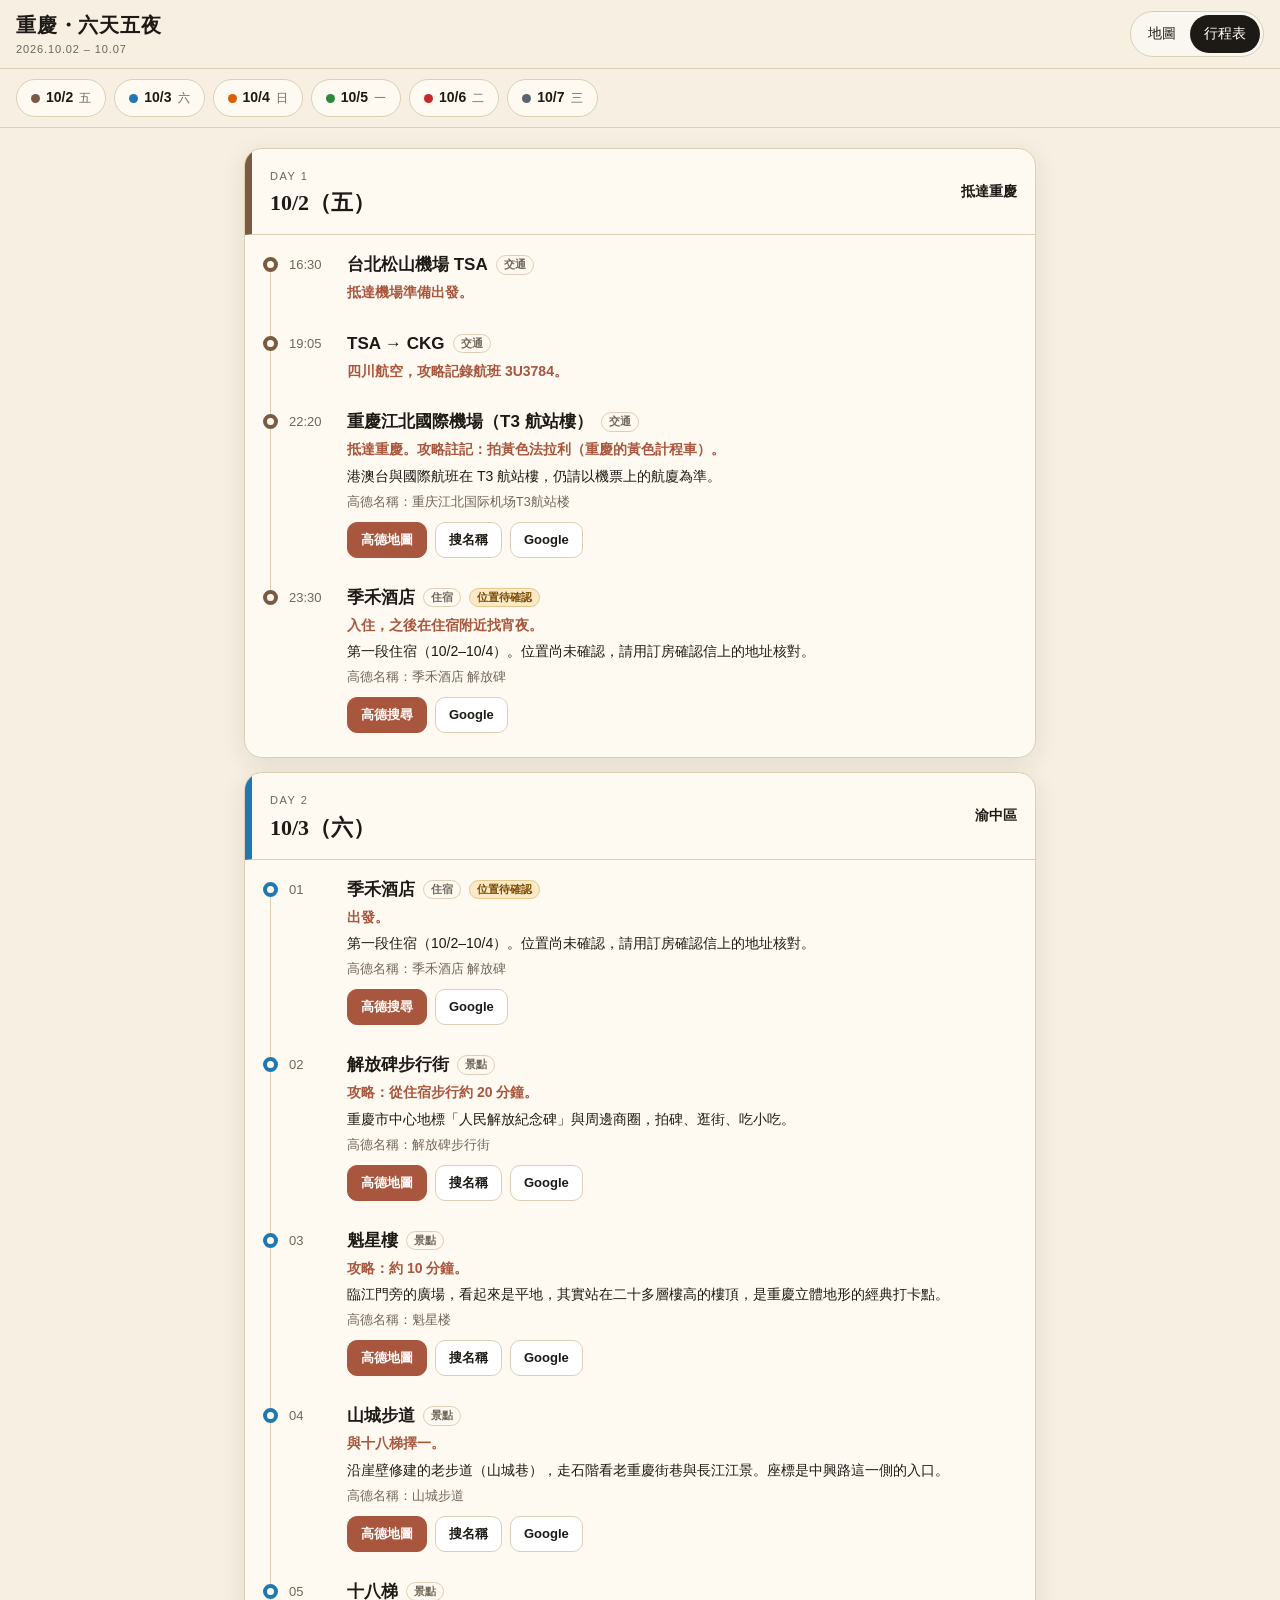
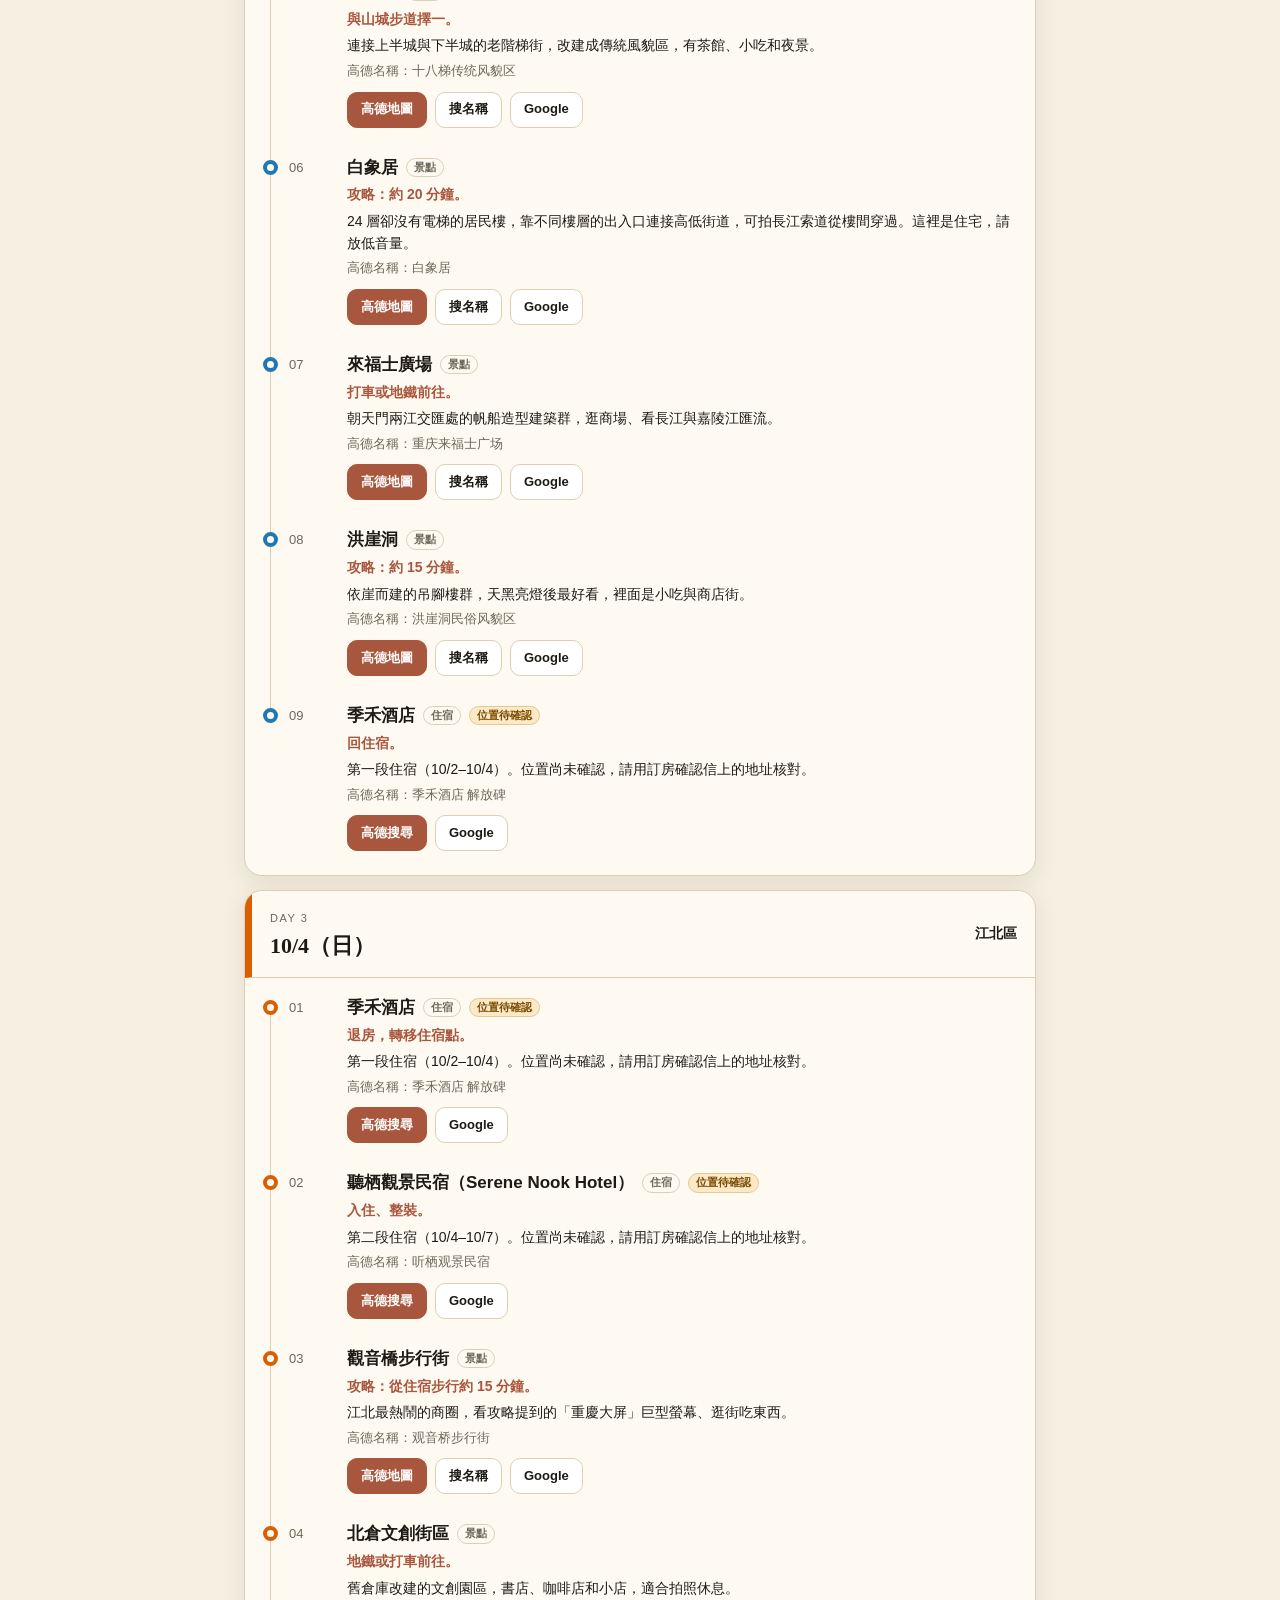
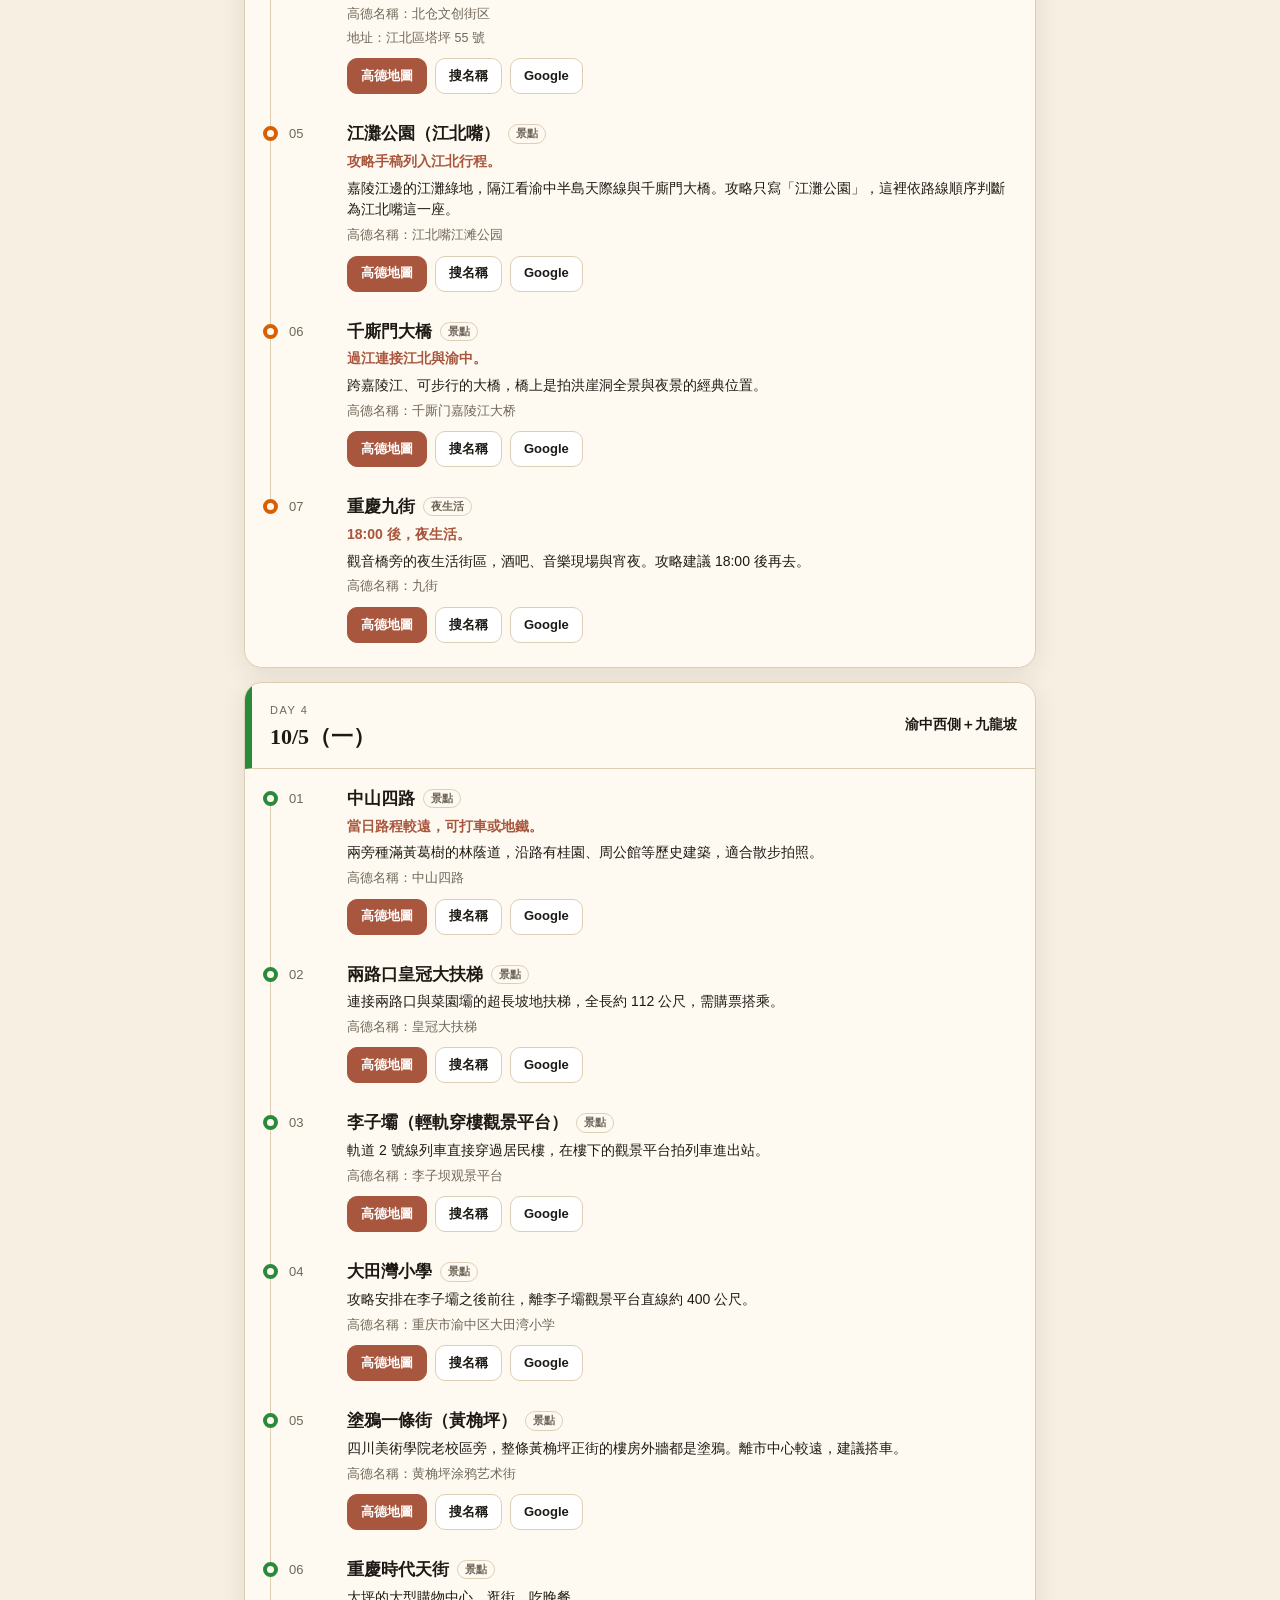
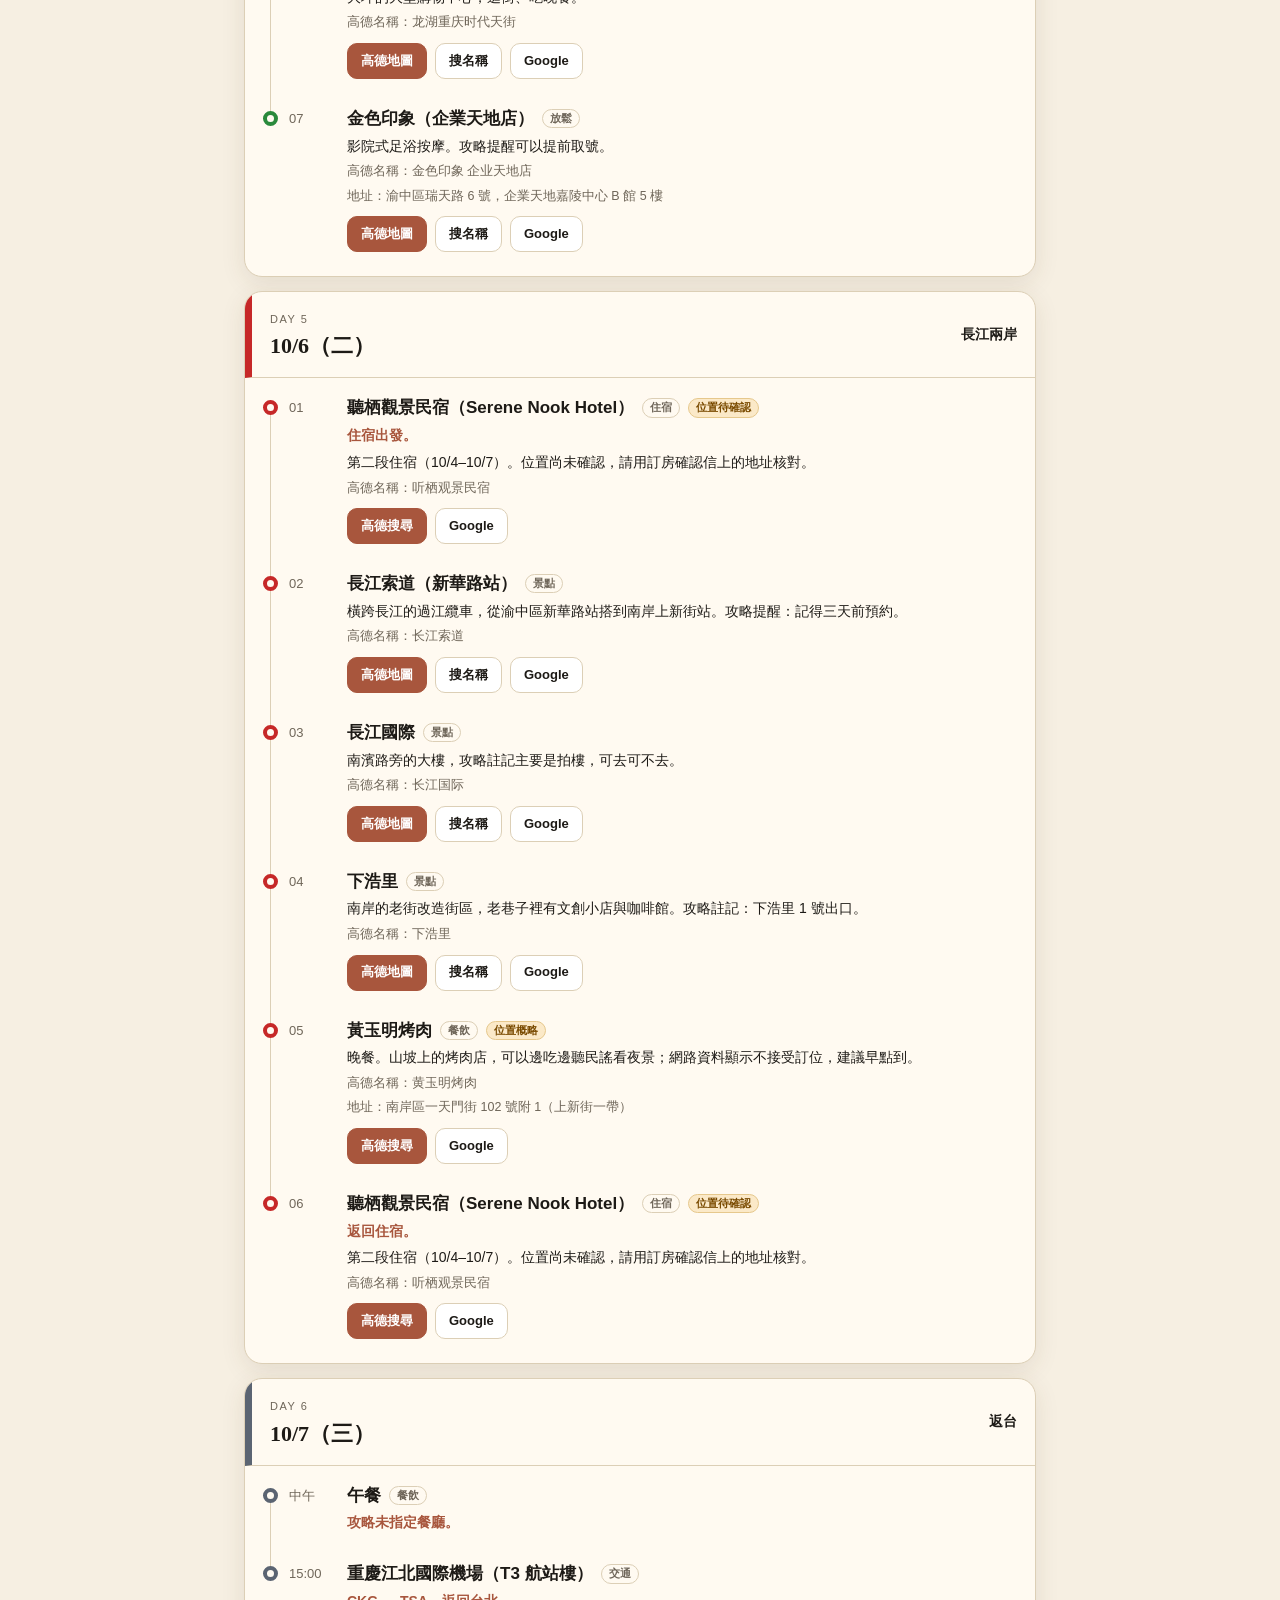
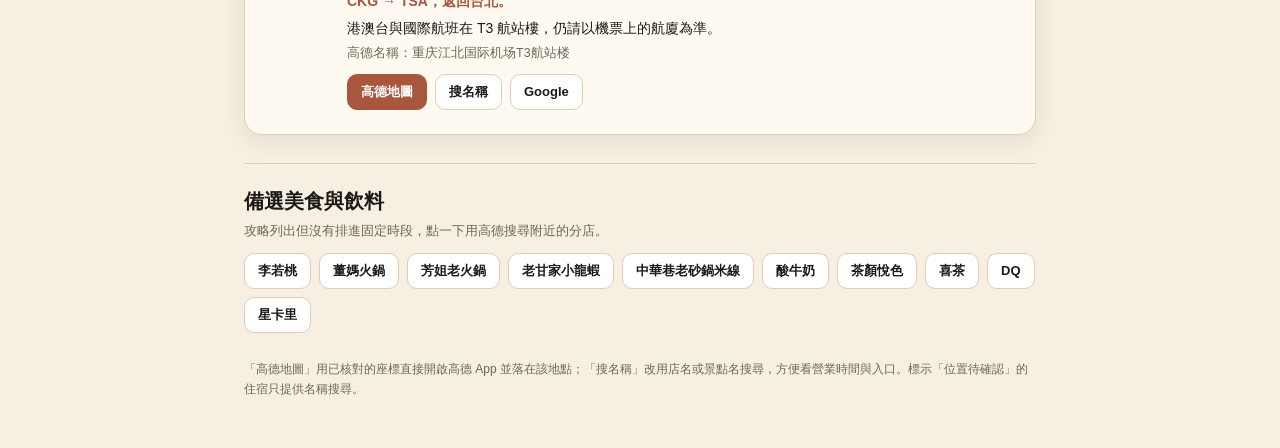
==== itinerary.html @ cc1d5c1a "Chongqing trip site: map page, itinerary page, verified GCJ-02 coordinates Co-Authored-By: Claude Fa" ====
<!doctype html>
<html lang="zh-Hant">
<head>
  <meta charset="utf-8">
  <meta name="viewport" content="width=device-width,initial-scale=1,viewport-fit=cover">
  <meta name="theme-color" content="#f6efe2">
  <meta name="robots" content="noindex,nofollow">
  <meta name="apple-mobile-web-app-capable" content="yes">
  <meta name="apple-mobile-web-app-title" content="重慶行程">
  <title>重慶・六天五夜｜行程表</title>
  <link rel="icon" href="data:image/svg+xml,%3Csvg xmlns='http://www.w3.org/2000/svg' viewBox='0 0 64 64'%3E%3Crect width='64' height='64' rx='14' fill='%23a8563d'/%3E%3Ctext x='32' y='45' font-size='36' text-anchor='middle' fill='%23fff' font-family='serif'%3E渝%3C/text%3E%3C/svg%3E">
  <link rel="stylesheet" href="styles.css">
</head>
<body class="schedule-page">
  <div class="sticky-head" id="stickyHead">
    <header class="topbar">
      <div class="brand">
        <h1>重慶・六天五夜</h1>
        <span>2026.10.02 – 10.07</span>
      </div>
      <nav aria-label="頁面">
        <a href="index.html">地圖</a>
        <a class="active" href="itinerary.html" aria-current="page">行程表</a>
      </nav>
    </header>
    <div class="chips" id="dayJump" role="navigation" aria-label="跳到日期"></div>
  </div>

  <main class="schedule-wrap">
    <div id="schedule"></div>

    <section class="extras">
      <h2>備選美食與飲料</h2>
      <p>攻略列出但沒有排進固定時段，點一下用高德搜尋附近的分店。</p>
      <div id="extras" class="extra-list"></div>
    </section>

    <p class="footnote">「高德地圖」用已核對的座標直接開啟高德 App 並落在該地點；「搜名稱」改用店名或景點名搜尋，方便看營業時間與入口。標示「位置待確認」的住宿只提供名稱搜尋。</p>
  </main>

  <script src="data.js"></script>
  <script src="common.js"></script>
  <script src="schedule.js"></script>
</body>
</html>
---- styles.css ----
:root {
  color-scheme: light;
  --paper: #f6efe2;
  --card: #fffaf1;
  --ink: #1d1a16;
  --muted: #6f6659;
  --line: #dccfb6;
  --rust: #a8563d;
  --warn-bg: #fbe9c8;
  --warn-ink: #7a4b00;
  --shadow: 0 6px 24px rgba(75, 55, 30, .10);
  --serif: "Noto Serif TC", "Songti TC", "PMingLiU", Georgia, serif;
  --sans: -apple-system, BlinkMacSystemFont, "PingFang TC", "Noto Sans TC", "Microsoft JhengHei", sans-serif;
  --safe-l: env(safe-area-inset-left, 0px);
  --safe-r: env(safe-area-inset-right, 0px);
  --safe-b: env(safe-area-inset-bottom, 0px);
}

* { box-sizing: border-box; }
html { -webkit-text-size-adjust: 100%; scroll-behavior: smooth; scroll-padding-top: var(--head-h, 124px); }
body {
  margin: 0;
  background: var(--paper);
  color: var(--ink);
  font-family: var(--sans);
  font-size: 15px;
  line-height: 1.55;
}
a { color: inherit; }
h1, h2, h3, p { margin: 0; }
ol, ul { margin: 0; padding: 0; list-style: none; }

/* ---------- 頁首 ---------- */
.topbar {
  display: flex;
  align-items: center;
  justify-content: space-between;
  gap: 12px;
  padding: 10px calc(16px + var(--safe-r)) 10px calc(16px + var(--safe-l));
  padding-top: calc(10px + env(safe-area-inset-top, 0px));
  background: var(--paper);
  border-bottom: 1px solid var(--line);
}
.brand { min-width: 0; }
.brand h1 { font-family: var(--serif); font-size: 20px; letter-spacing: .04em; white-space: nowrap; }
.brand span { display: block; font-size: 11px; color: var(--muted); letter-spacing: .08em; }
.topbar nav {
  display: flex;
  flex: none;
  padding: 3px;
  border: 1px solid var(--line);
  border-radius: 999px;
  background: rgba(255, 255, 255, .5);
}
.topbar nav a {
  padding: 8px 14px;
  border-radius: 999px;
  font-size: 14px;
  text-decoration: none;
  white-space: nowrap;
}
.topbar nav a.active { background: var(--ink); color: #fff; }

/* ---------- 日期切換 ---------- */
.chips {
  display: flex;
  gap: 8px;
  padding: 10px calc(16px + var(--safe-r)) 10px calc(16px + var(--safe-l));
  overflow-x: auto;
  scrollbar-width: none;
  background: var(--paper);
  border-bottom: 1px solid var(--line);
}
.chips::-webkit-scrollbar { display: none; }
.chips button, .chips a {
  flex: none;
  display: inline-flex;
  align-items: center;
  gap: 6px;
  min-height: 38px;
  padding: 0 14px;
  border: 1px solid var(--line);
  border-radius: 999px;
  background: var(--card);
  color: var(--ink);
  font: inherit;
  font-weight: 700;
  font-size: 14px;
  text-decoration: none;
  cursor: pointer;
}
.chips small { font-weight: 400; color: var(--muted); font-size: 12px; }
.chips i { width: 9px; height: 9px; border-radius: 50%; background: var(--c); }
.chips .selected { background: var(--ink); border-color: var(--ink); color: #fff; }
.chips .selected small { color: #d8d2c6; }

/* ---------- 共用小元件 ---------- */
.pin {
  display: grid;
  place-items: center;
  width: 28px;
  height: 28px;
  border-radius: 50%;
  background: var(--c, var(--muted));
  color: #fff;
  font-size: 13px;
  font-weight: 800;
  line-height: 1;
  border: 2px solid #fff;
  box-shadow: 0 1px 4px rgba(0, 0, 0, .35);
}
.pin-off { background: transparent; color: var(--muted); border: 1.5px dashed #b9ab90; box-shadow: none; }
.actions { display: flex; flex-wrap: wrap; gap: 8px; margin-top: 10px; }
.btn {
  display: inline-flex;
  align-items: center;
  min-height: 36px;
  padding: 0 13px;
  border: 1px solid var(--line);
  border-radius: 10px;
  background: #fff;
  color: var(--ink);
  font-size: 13px;
  font-weight: 600;
  text-decoration: none;
  white-space: nowrap;
}
.btn-amap { background: var(--rust); border-color: var(--rust); color: #fff; }
.tag {
  display: inline-block;
  margin-left: 8px;
  padding: 1px 7px;
  border: 1px solid var(--line);
  border-radius: 999px;
  color: var(--muted);
  font-family: var(--sans);
  font-size: 11px;
  font-weight: 600;
  vertical-align: 2px;
  white-space: nowrap;
}
.tag-warn { background: var(--warn-bg); border-color: #e6c88c; color: var(--warn-ink); }
.footnote { color: var(--muted); font-size: 12px; line-height: 1.7; }

/* ---------- 地圖頁 ---------- */
body.map-page {
  display: flex;
  flex-direction: column;
  height: 100vh;
  height: 100dvh;
  overflow: hidden;
}
.map-main { flex: 1; min-height: 0; display: flex; flex-direction: column; }
.map-shell { position: relative; flex: 0 0 46%; min-height: 220px; background: #e7dfcf; }
#map { position: absolute; inset: 0; z-index: 0; }
.map-status {
  position: absolute;
  inset: 0;
  z-index: 2;
  display: grid;
  place-items: center;
  padding: 24px;
  text-align: center;
  color: var(--muted);
  background: #ece4d3;
}
.map-status[hidden] { display: none; }
.basemap {
  position: absolute;
  left: calc(8px + var(--safe-l));
  bottom: 8px;
  z-index: 1000;
  padding: 3px 8px;
  border-radius: 6px;
  background: rgba(255, 250, 241, .92);
  color: var(--muted);
  font-size: 11px;
  pointer-events: none;
}
.basemap:empty { display: none; }
.pin-wrap { background: none; border: 0; }
.pin-wrap .pin { width: 30px; height: 30px; }

.panel {
  flex: 1;
  min-height: 0;
  overflow-y: auto;
  -webkit-overflow-scrolling: touch;
  overscroll-behavior: contain;
  padding: 0 calc(16px + var(--safe-r)) calc(20px + var(--safe-b)) calc(16px + var(--safe-l));
  background: var(--card);
  border-top: 1px solid var(--line);
}
.panel-head {
  position: sticky;
  top: 0;
  z-index: 1;
  display: flex;
  align-items: center;
  justify-content: space-between;
  gap: 12px;
  padding: 12px 0 10px;
  background: var(--card);
  border-bottom: 1px solid var(--line);
}
.panel-head h2 { font-family: var(--serif); font-size: 17px; }
.panel-head span { font-size: 12px; color: var(--muted); }
.toggle { flex: none; display: inline-flex; align-items: center; gap: 6px; min-height: 36px; font-size: 13px; cursor: pointer; }
.toggle input { width: 18px; height: 18px; accent-color: var(--rust); }
.list-day {
  display: flex;
  align-items: baseline;
  gap: 8px;
  margin-top: 18px;
  padding-left: 10px;
  border-left: 4px solid var(--c);
  font-size: 15px;
}
.list-day span { font-size: 12px; font-weight: 400; color: var(--muted); }
.stop { display: flex; gap: 12px; padding: 13px 0; border-bottom: 1px dashed var(--line); }
.stop.is-mappable { cursor: pointer; }
.stop .pin { flex: none; margin-top: 1px; }
.stop-body { flex: 1; min-width: 0; }
.stop-head { display: flex; align-items: baseline; justify-content: space-between; gap: 10px; }
.stop-head b { font-size: 15px; }
.stop .time { flex: none; font-size: 12px; color: var(--muted); font-variant-numeric: tabular-nums; }
.stop p { margin-top: 3px; color: var(--muted); font-size: 13px; }
.stop .tag { margin: 4px 0 0; }
.panel .footnote { padding-top: 14px; }

/* 地圖資訊窗（Leaflet 與 Google 共用內容） */
.pop { font-family: var(--sans); color: var(--ink); min-width: 200px; }
.pop b { display: block; font-size: 15px; margin-top: 2px; }
.pop p { margin: 5px 0 0; color: var(--muted); font-size: 13px; line-height: 1.5; }
.pop .warn { color: var(--warn-ink); }
.pop-day { font-size: 11px; font-weight: 700; color: var(--c); }
.leaflet-popup-content { margin: 12px 14px; }
.leaflet-container { font-family: var(--sans); }
.leaflet-container a.btn { color: var(--ink); }
.leaflet-container a.btn-amap { color: #fff; }

/* 平板橫向、桌機、手機橫向：左右並排 */
@media (min-width: 900px), (orientation: landscape) and (min-width: 640px) {
  .map-main { flex-direction: row; }
  .map-shell { flex: 1; min-width: 0; }
  .panel { flex: 0 0 clamp(300px, 36vw, 400px); border-top: 0; border-left: 1px solid var(--line); }
}
@media (orientation: landscape) and (max-height: 480px) {
  .topbar { padding-top: 6px; padding-bottom: 6px; }
  .brand span { display: none; }
  .chips { padding-top: 6px; padding-bottom: 6px; }
}

/* ---------- 行程表頁 ---------- */
.sticky-head { position: sticky; top: 0; z-index: 10; }
.schedule-wrap {
  max-width: 820px;
  margin: 0 auto;
  padding: 6px calc(14px + var(--safe-r)) calc(48px + var(--safe-b)) calc(14px + var(--safe-l));
}
.day-card {
  margin: 14px 0;
  background: var(--card);
  border: 1px solid var(--line);
  border-radius: 18px;
  box-shadow: var(--shadow);
  overflow: hidden;
}
.day-head {
  display: flex;
  align-items: center;
  justify-content: space-between;
  gap: 12px;
  padding: 14px 18px;
  border-left: 7px solid var(--c);
  border-bottom: 1px solid var(--line);
}
.day-head span { font-size: 11px; color: var(--muted); letter-spacing: .14em; }
.day-head h2 { font-family: var(--serif); font-size: 22px; }
.day-head > b { font-size: 14px; text-align: right; }
.timeline { padding: 4px 18px 10px; }
.tl-item {
  position: relative;
  display: grid;
  grid-template-columns: 16px 48px minmax(0, 1fr);
  gap: 10px;
  padding: 14px 0;
}
.tl-item:not(:last-child)::before {
  content: "";
  position: absolute;
  left: 7px;
  top: 30px;
  bottom: -18px;
  width: 1px;
  background: var(--line);
}
.tl-dot {
  z-index: 1;
  width: 15px;
  height: 15px;
  margin-top: 4px;
  border: 4px solid var(--c);
  border-radius: 50%;
  background: var(--card);
}
.tl-time { padding-top: 2px; color: var(--muted); font-size: 13px; font-variant-numeric: tabular-nums; }
.tl-body h3 { font-size: 17px; line-height: 1.4; }
.tl-body p { margin-top: 5px; font-size: 14px; }
.tl-body .note { color: var(--rust); font-weight: 600; }
.tl-body .zh { margin-top: 5px; color: var(--muted); font-size: 12.5px; }
.extras { margin-top: 28px; padding-top: 22px; border-top: 1px solid var(--line); }
.extras h2 { font-family: var(--serif); font-size: 20px; }
.extras p { margin-top: 4px; color: var(--muted); font-size: 13px; }
.extra-list { display: flex; flex-wrap: wrap; gap: 8px; margin-top: 12px; }
.schedule-wrap > .footnote { margin-top: 26px; }

@media (max-width: 380px) {
  .brand h1 { font-size: 18px; }
  .topbar nav a { padding: 8px 11px; font-size: 13px; }
  .tl-item { grid-template-columns: 16px 42px minmax(0, 1fr); gap: 8px; }
  .timeline { padding-left: 14px; padding-right: 14px; }
}
@media (prefers-reduced-motion: reduce) {
  html { scroll-behavior: auto; }
}
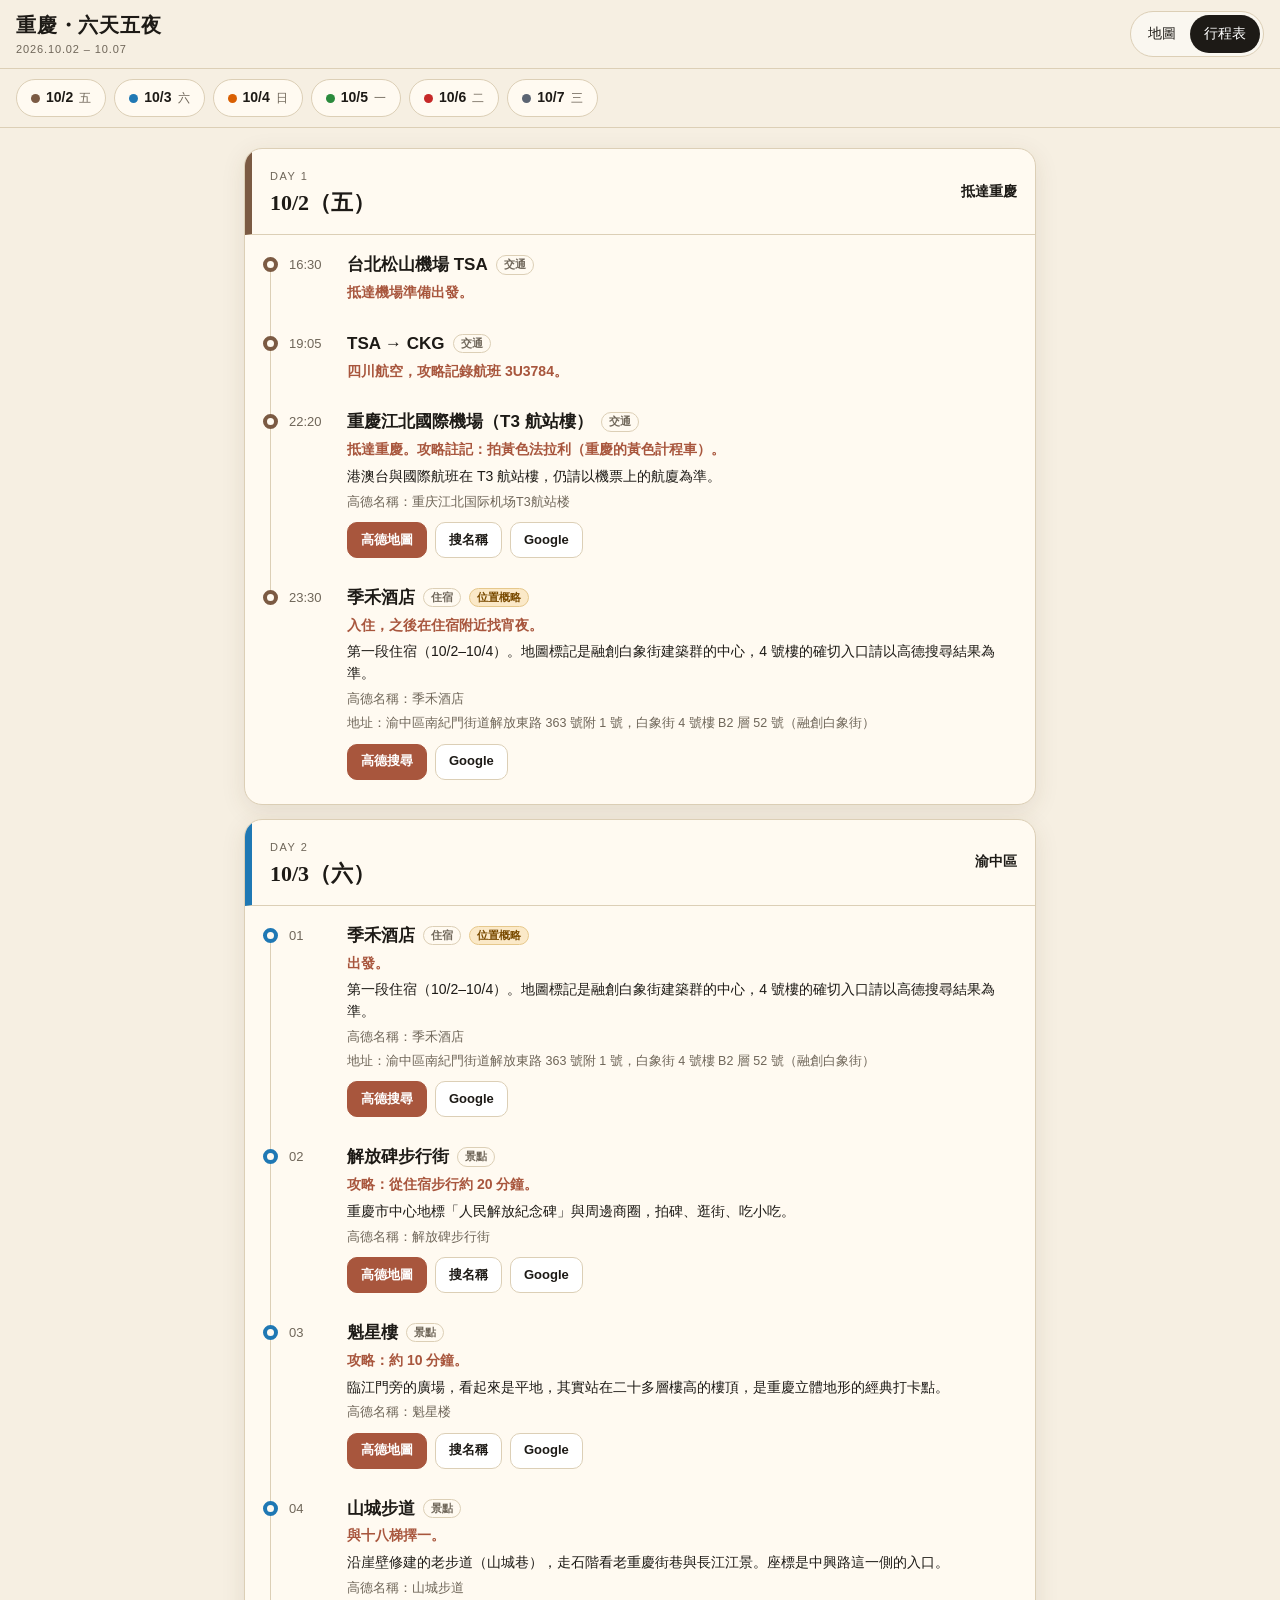
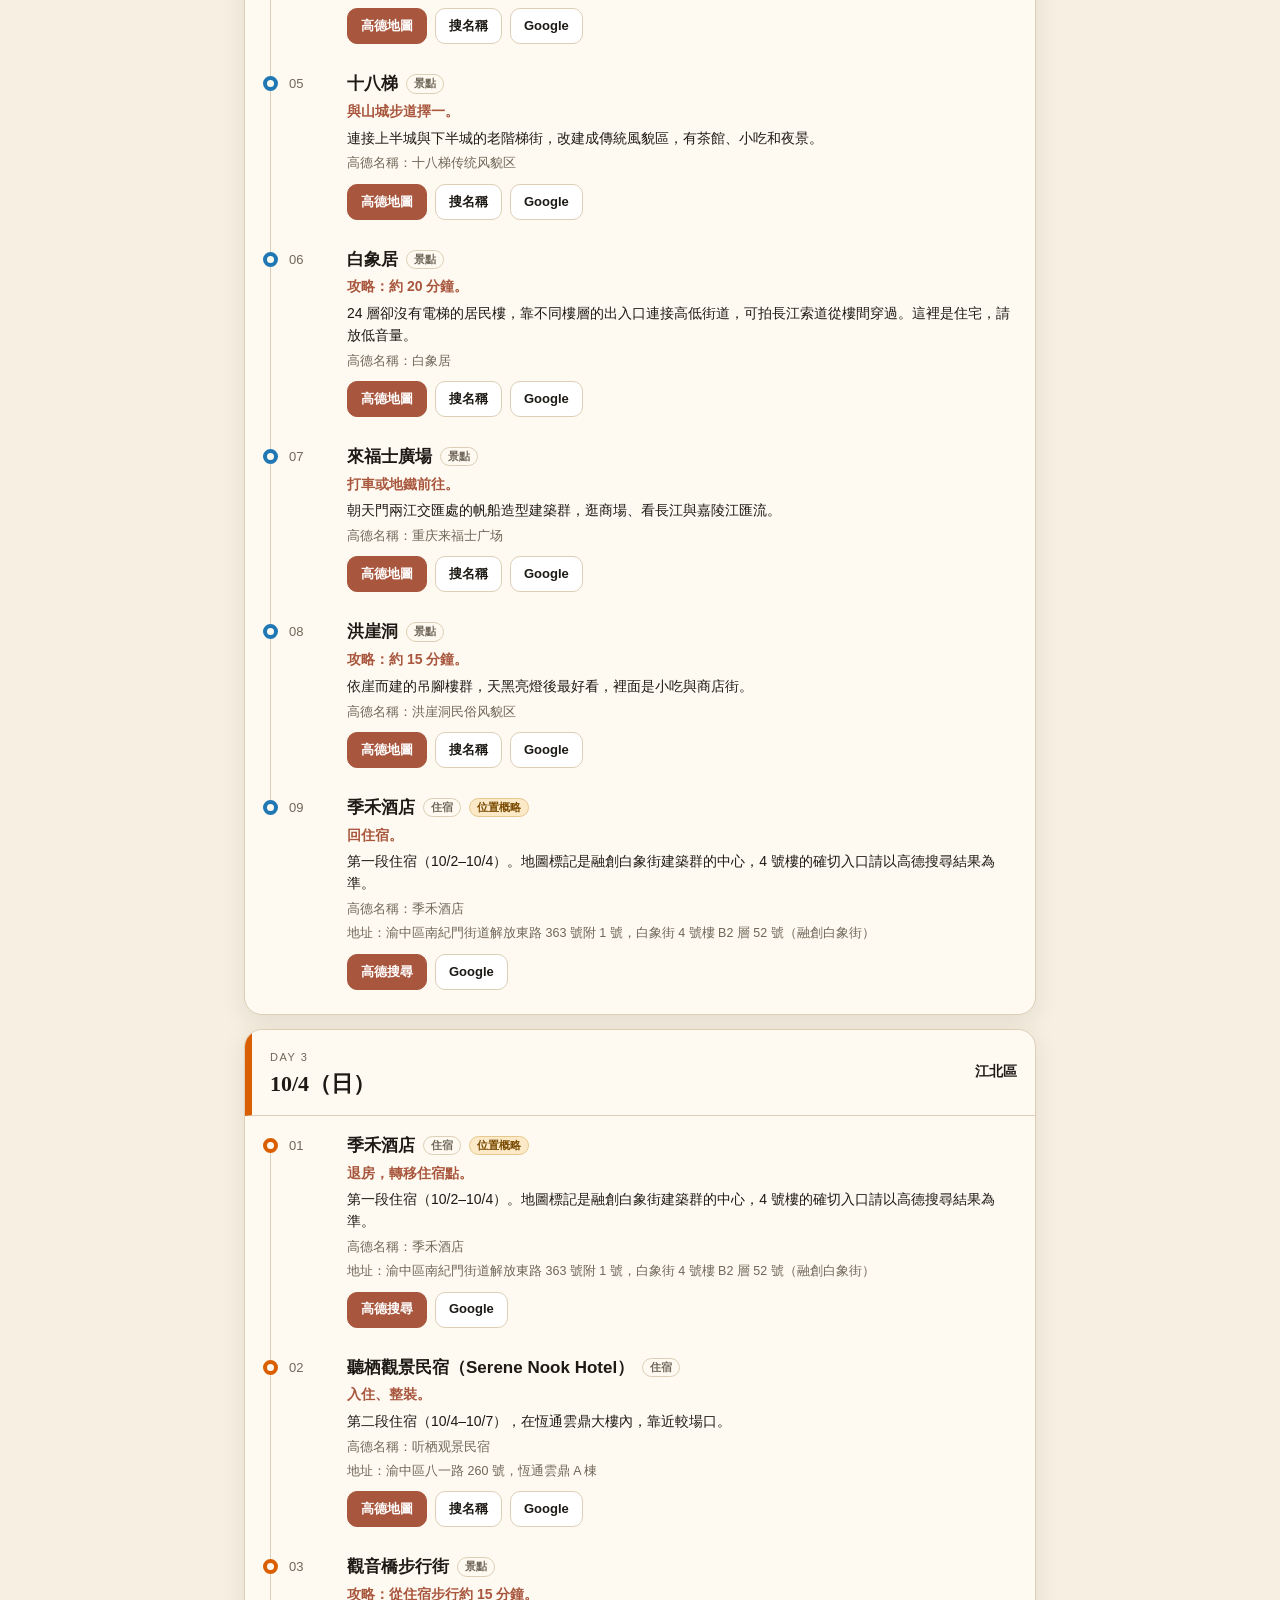
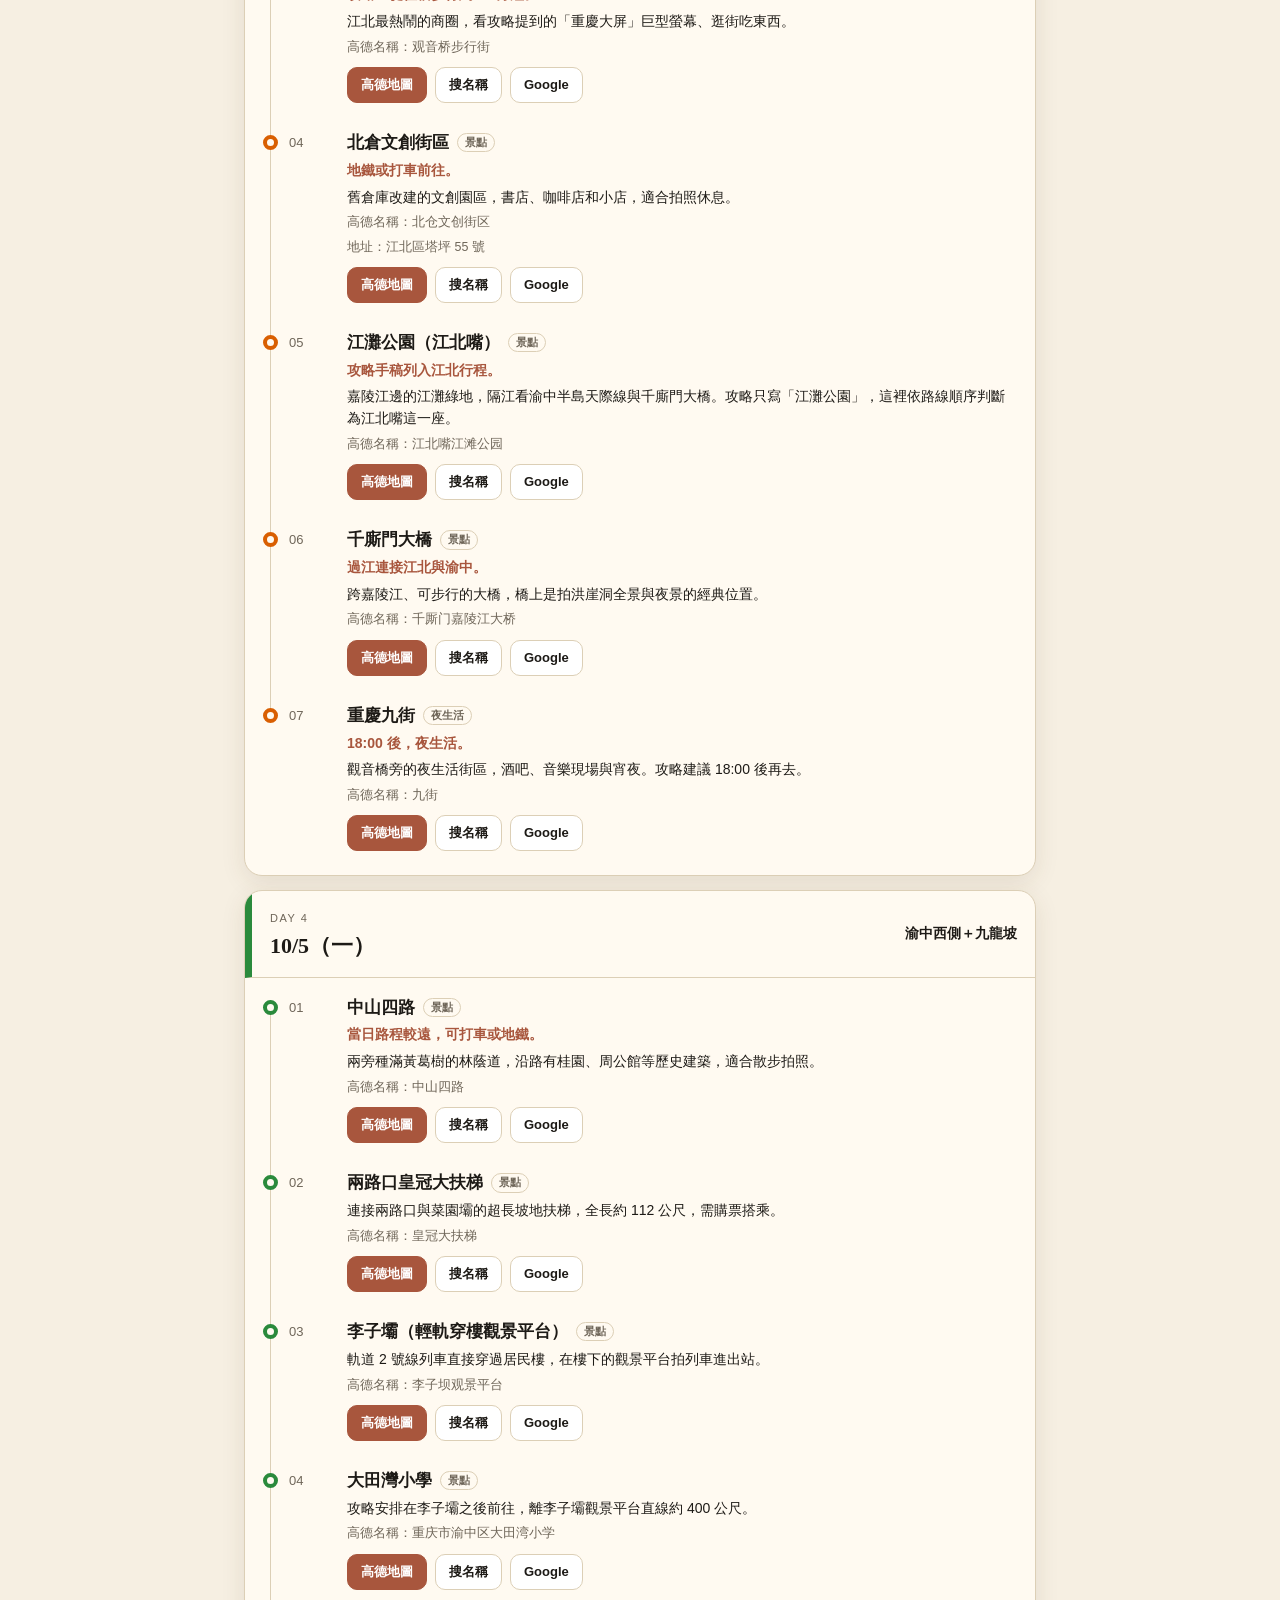
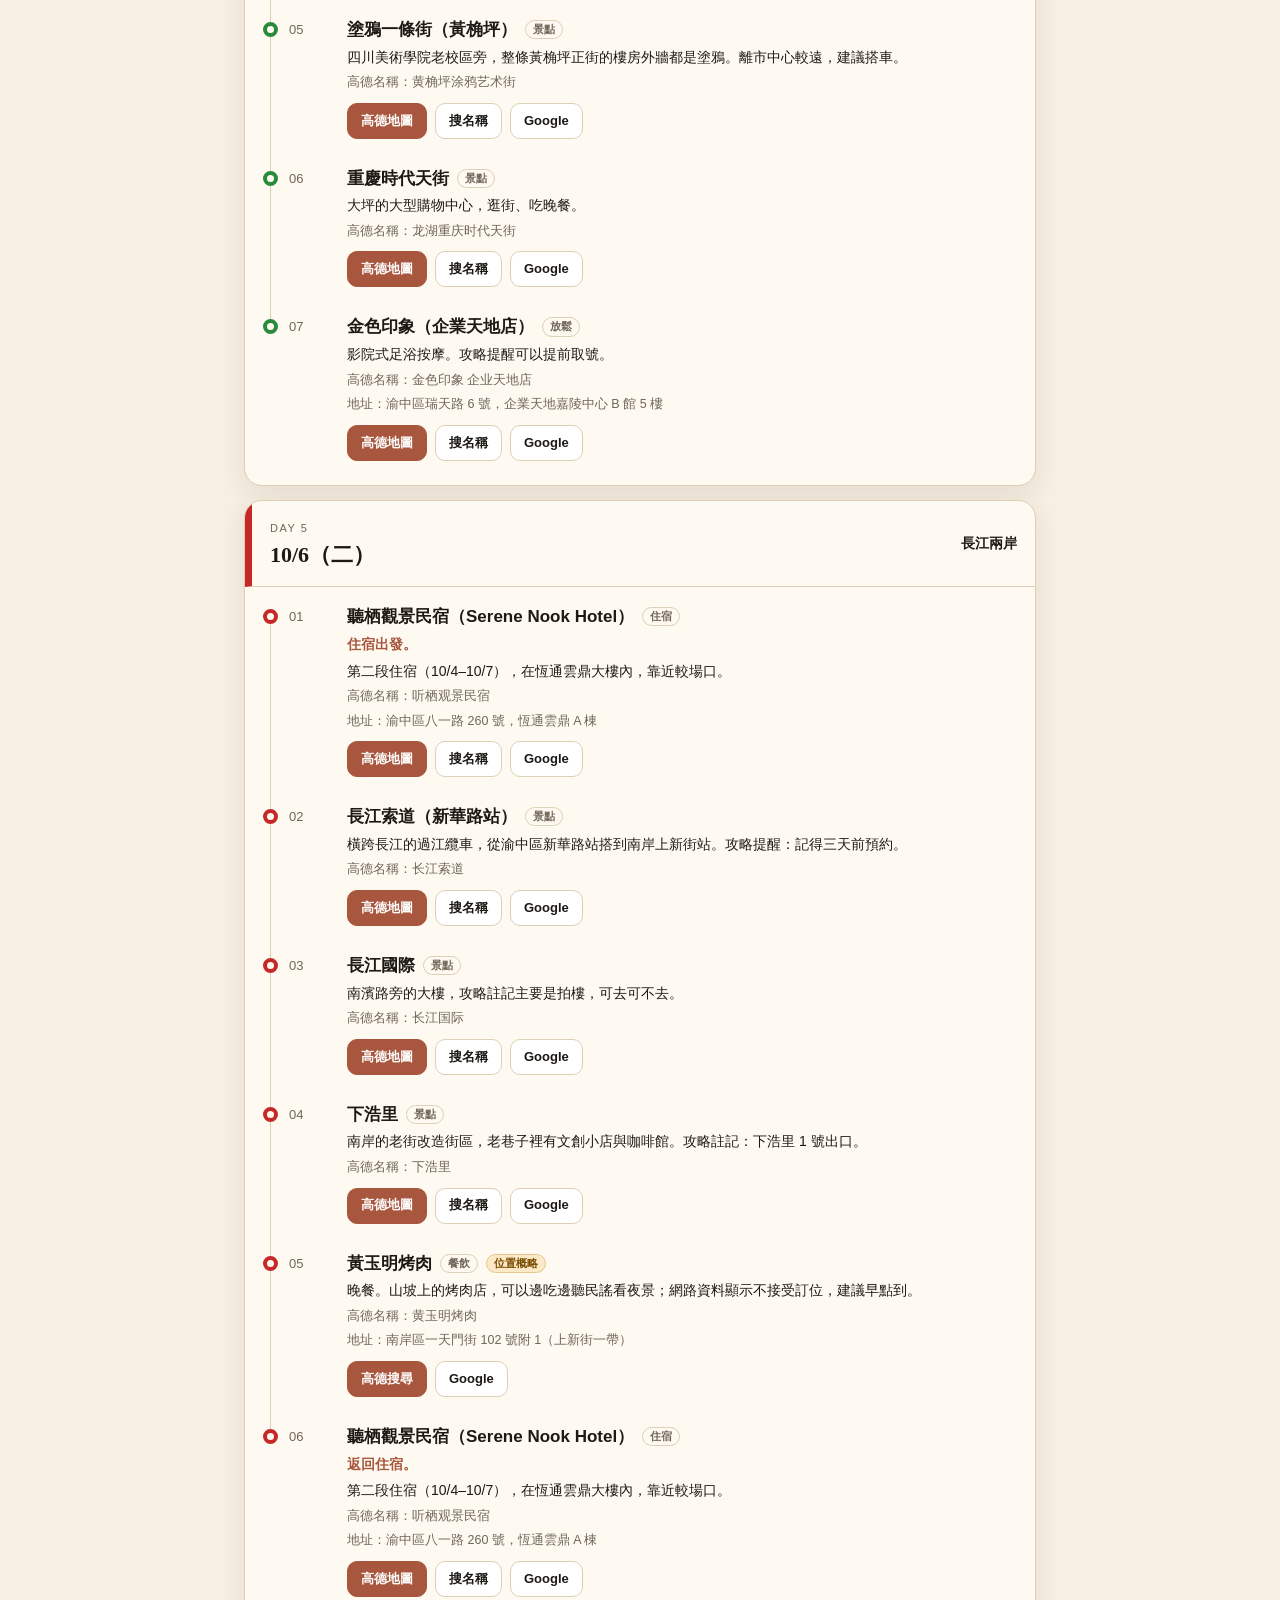
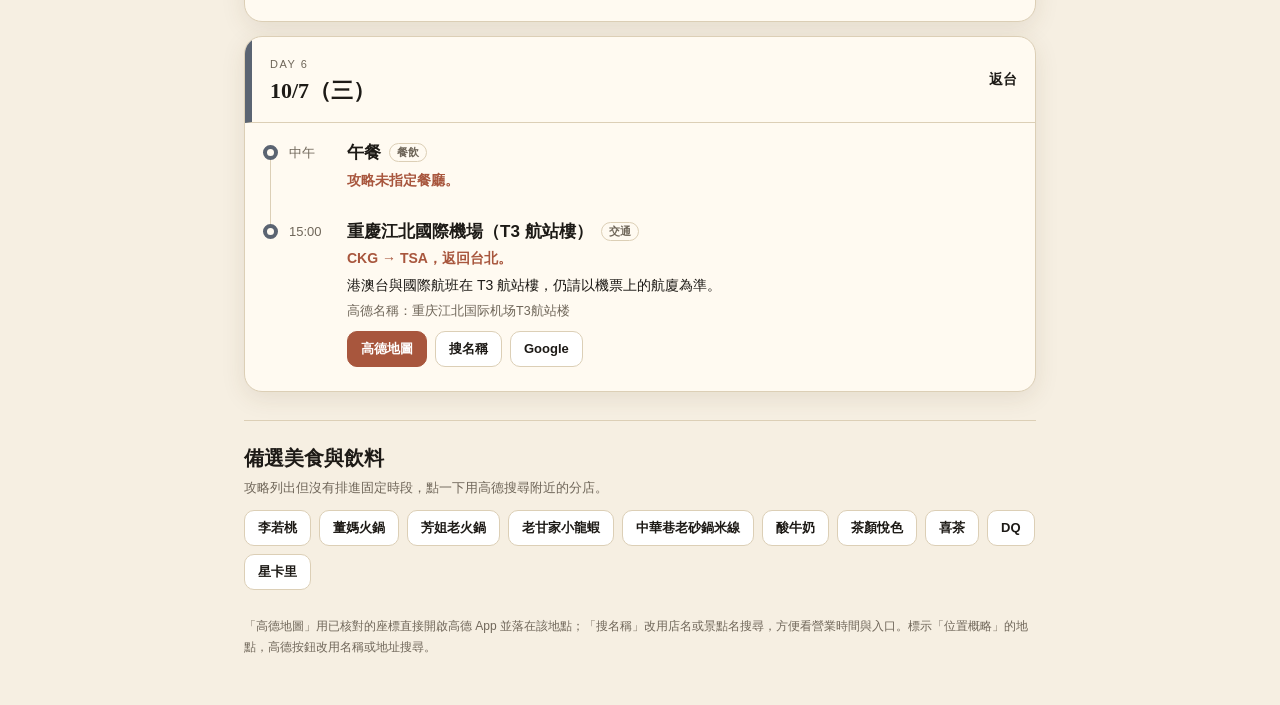
==== commit 1ae900d0: "Add both hotel locations from booking addresses Co-Authored-By: Claude Fable 5.1 <noreply@anthropic." ====
--- a/itinerary.html
+++ b/itinerary.html
@@ -35,7 +35,7 @@
       <div id="extras" class="extra-list"></div>
     </section>
 
-    <p class="footnote">「高德地圖」用已核對的座標直接開啟高德 App 並落在該地點；「搜名稱」改用店名或景點名搜尋，方便看營業時間與入口。標示「位置待確認」的住宿只提供名稱搜尋。</p>
+    <p class="footnote">「高德地圖」用已核對的座標直接開啟高德 App 並落在該地點；「搜名稱」改用店名或景點名搜尋，方便看營業時間與入口。標示「位置概略」的地點，高德按鈕改用名稱或地址搜尋。</p>
   </main>
 
   <script src="data.js"></script>
